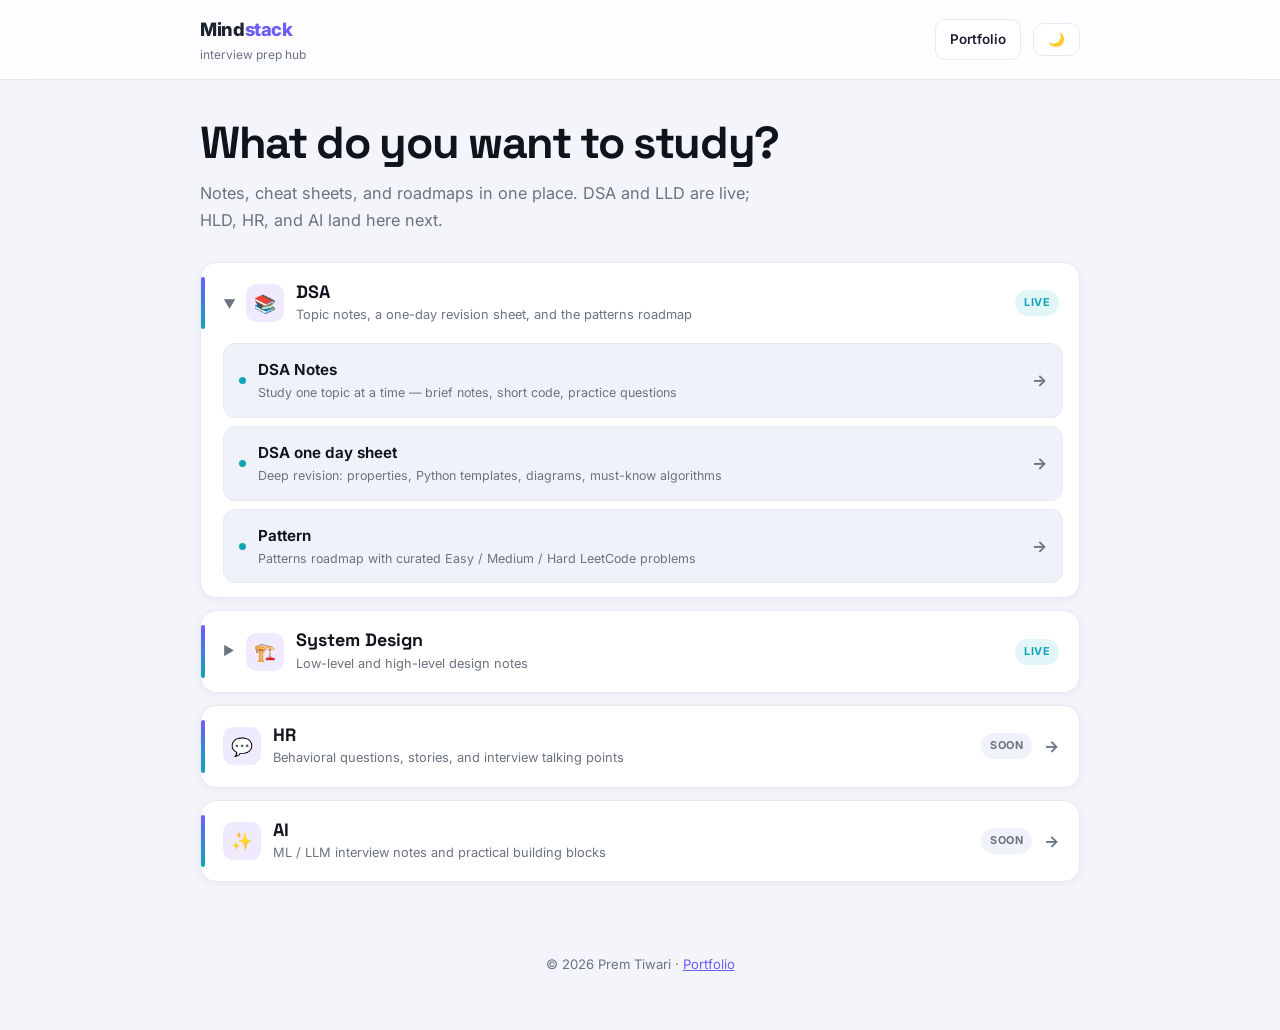
==== index.html @ 06c67a73 "Add LLD intro, full OOP sheet, concurrency problems, and LLD+concurrency designs. Co-authored-by: Cu" ====
<!DOCTYPE html>
<html lang="en">
<head>
  <meta charset="UTF-8" />
  <meta name="viewport" content="width=device-width, initial-scale=1.0" />
  <title>Mindstack — Interview Prep Hub</title>
  <meta name="description" content="Prem Tiwari's interview prep hub: DSA notes, one-day cheat sheet, patterns, system design, HR, and AI." />
  <link rel="preconnect" href="https://fonts.googleapis.com" />
  <link rel="preconnect" href="https://fonts.gstatic.com" crossorigin />
  <link href="https://fonts.googleapis.com/css2?family=Inter:wght@400;500;600;700;800&family=Space+Grotesk:wght@500;600;700&display=swap" rel="stylesheet" />
  <link rel="stylesheet" href="style.css" />
</head>
<body>
  <nav class="nav">
    <div class="nav-in">
      <a href="index.html" class="brand">
        <div class="brand-mark">Mind<span>stack</span></div>
        <div class="brand-sub">interview prep hub</div>
      </a>
      <div class="sp"></div>
      <a class="btn" href="https://seprem.github.io/my/">Portfolio</a>
      <button class="btn" id="themeToggle" aria-label="Toggle dark mode">🌙</button>
    </div>
  </nav>

  <div class="wrap">
    <header class="hero">
      <h1>What do you want to study?</h1>
      <p>Notes, cheat sheets, and roadmaps in one place. DSA and LLD are live; HLD, HR, and AI land here next.</p>
    </header>

    <div class="index">
      <details class="section" open>
        <summary>
          <span class="chev">▶</span>
          <span class="sec-icon">📚</span>
          <div class="sec-copy">
            <h2>DSA</h2>
            <p>Topic notes, a one-day revision sheet, and the patterns roadmap</p>
          </div>
          <span class="badge live">Live</span>
        </summary>
        <div class="kids">
          <a class="item" href="study.html">
            <span class="item-dot"></span>
            <div class="item-copy">
              <strong>DSA Notes</strong>
              <span>Study one topic at a time — brief notes, short code, practice questions</span>
            </div>
            <span class="arrow">→</span>
          </a>
          <a class="item" href="dsa-cheatsheet.html">
            <span class="item-dot"></span>
            <div class="item-copy">
              <strong>DSA one day sheet</strong>
              <span>Deep revision: properties, Python templates, diagrams, must-know algorithms</span>
            </div>
            <span class="arrow">→</span>
          </a>
          <a class="item" href="dsa.html">
            <span class="item-dot"></span>
            <div class="item-copy">
              <strong>Pattern</strong>
              <span>Patterns roadmap with curated Easy / Medium / Hard LeetCode problems</span>
            </div>
            <span class="arrow">→</span>
          </a>
        </div>
      </details>

      <details class="section">
        <summary>
          <span class="chev">▶</span>
          <span class="sec-icon">🏗️</span>
          <div class="sec-copy">
            <h2>System Design</h2>
            <p>Low-level and high-level design notes</p>
          </div>
          <span class="badge live">Live</span>
        </summary>
        <div class="kids">
          <a class="item" href="lld.html">
            <span class="item-dot"></span>
            <div class="item-copy">
              <strong>LLD</strong>
              <span>OOP, concurrency, patterns, machine coding, and LeetCode Design</span>
            </div>
            <span class="arrow">→</span>
          </a>
          <a class="item" href="hld.html">
            <span class="item-dot"></span>
            <div class="item-copy">
              <strong>HLD</strong>
              <span>High-level design — scale, storage, and system trade-offs</span>
            </div>
            <span class="arrow">→</span>
          </a>
        </div>
      </details>

      <a class="section solo" href="hr.html">
        <div class="leaf-row">
          <span class="sec-icon">💬</span>
          <div class="sec-copy">
            <h2>HR</h2>
            <p>Behavioral questions, stories, and interview talking points</p>
          </div>
          <span class="badge soon">Soon</span>
          <span class="arrow">→</span>
        </div>
      </a>

      <a class="section solo" href="ai.html">
        <div class="leaf-row">
          <span class="sec-icon">✨</span>
          <div class="sec-copy">
            <h2>AI</h2>
            <p>ML / LLM interview notes and practical building blocks</p>
          </div>
          <span class="badge soon">Soon</span>
          <span class="arrow">→</span>
        </div>
      </a>
    </div>
  </div>

  <footer>
    © <span id="year"></span> Prem Tiwari · <a href="https://seprem.github.io/my/">Portfolio</a>
  </footer>

  <script src="script.js"></script>
</body>
</html>
---- style.css ----
:root {
  --bg: #f4f5fb;
  --surface: #ffffff;
  --surface-2: #f0f2f9;
  --text: #1e2230;
  --muted: #6b7280;
  --heading: #10131c;
  --primary: #6d5efc;
  --primary-2: #8b7bff;
  --primary-soft: #efeafe;
  --accent: #0ea5b7;
  --accent-soft: #e2f6f8;
  --border: #e7e9f2;
  --shadow: 0 10px 30px rgba(30, 34, 48, 0.08);
  --shadow-sm: 0 2px 8px rgba(30, 34, 48, 0.05);
  --radius: 16px;
}

[data-theme="dark"] {
  --bg: #0a0b11;
  --surface: #14161f;
  --surface-2: #1a1d28;
  --text: #e7eaf3;
  --muted: #9aa2b6;
  --heading: #f3f5fa;
  --primary: #8b7bff;
  --primary-2: #a595ff;
  --primary-soft: #211d38;
  --accent: #2dd4d4;
  --accent-soft: #0e2a2c;
  --border: #252938;
  --shadow: 0 12px 34px rgba(0, 0, 0, 0.5);
  --shadow-sm: 0 2px 10px rgba(0, 0, 0, 0.4);
}

* { box-sizing: border-box; margin: 0; padding: 0; }

html { scroll-behavior: smooth; }

body {
  font-family: "Inter", system-ui, -apple-system, sans-serif;
  background: var(--bg);
  color: var(--text);
  line-height: 1.65;
  -webkit-font-smoothing: antialiased;
  min-height: 100vh;
}

h1, h2, h3 { font-family: "Space Grotesk", "Inter", sans-serif; color: var(--heading); line-height: 1.2; }

a { color: var(--primary); }

.nav {
  position: sticky;
  top: 0;
  z-index: 40;
  background: color-mix(in srgb, var(--surface) 82%, transparent);
  backdrop-filter: saturate(160%) blur(14px);
  -webkit-backdrop-filter: saturate(160%) blur(14px);
  border-bottom: 1px solid var(--border);
}

.nav-in {
  max-width: 920px;
  margin: 0 auto;
  padding: 14px 20px;
  display: flex;
  align-items: center;
  gap: 12px;
  flex-wrap: wrap;
}

.brand { text-decoration: none; color: inherit; }
.brand-mark {
  font-weight: 800;
  font-size: 1.15rem;
  letter-spacing: -0.02em;
}
.brand-mark span { color: var(--primary); }
.brand-sub { font-size: 0.75rem; color: var(--muted); margin-top: 1px; }

.sp { flex: 1; }

.btn {
  padding: 8px 14px;
  border-radius: 10px;
  border: 1px solid var(--border);
  background: var(--surface);
  color: var(--text);
  font-size: 0.84rem;
  font-weight: 600;
  cursor: pointer;
  text-decoration: none;
  white-space: nowrap;
  transition: border-color 0.15s, color 0.15s, transform 0.15s;
}
.btn:hover { border-color: var(--primary); color: var(--primary); transform: translateY(-1px); }

.wrap { max-width: 920px; margin: 0 auto; padding: 36px 20px 64px; }

.hero { margin-bottom: 28px; }
.hero h1 {
  font-size: clamp(2rem, 5vw, 2.8rem);
  letter-spacing: -0.03em;
  margin-bottom: 10px;
}
.hero p { color: var(--muted); font-size: 1.02rem; max-width: 58ch; }

.index {
  display: flex;
  flex-direction: column;
  gap: 12px;
}

.section {
  background: var(--surface);
  border: 1px solid var(--border);
  border-radius: var(--radius);
  box-shadow: var(--shadow-sm);
  overflow: hidden;
}

.section > summary,
.leaf-row {
  list-style: none;
  display: flex;
  align-items: center;
  gap: 12px;
  padding: 18px 20px;
  cursor: pointer;
  user-select: none;
}
.section > summary::-webkit-details-marker { display: none; }

.section > summary::after {
  content: "";
  position: absolute;
  left: 0;
  top: 14px;
  bottom: 14px;
  width: 4px;
  border-radius: 4px;
  background: linear-gradient(var(--primary), var(--accent));
}
.section > summary { position: relative; padding-left: 22px; }

.chev {
  color: var(--muted);
  font-size: 0.78rem;
  transition: transform 0.2s ease;
}
.section[open] > summary .chev { transform: rotate(90deg); }

.sec-icon {
  width: 38px;
  height: 38px;
  border-radius: 10px;
  display: grid;
  place-items: center;
  background: var(--primary-soft);
  font-size: 1.1rem;
  flex-shrink: 0;
}

.sec-copy { flex: 1; min-width: 0; }
.sec-copy h2 { font-size: 1.12rem; font-weight: 750; }
.sec-copy p { font-size: 0.8rem; color: var(--muted); margin-top: 2px; }

.badge {
  font-size: 0.68rem;
  font-weight: 700;
  letter-spacing: 0.04em;
  text-transform: uppercase;
  padding: 4px 9px;
  border-radius: 99px;
  background: var(--surface-2);
  color: var(--muted);
}
.badge.live { background: var(--accent-soft); color: var(--accent); }
.badge.soon { background: var(--surface-2); color: var(--muted); }

.kids {
  padding: 0 16px 14px 22px;
  display: flex;
  flex-direction: column;
  gap: 8px;
}

.item {
  display: flex;
  align-items: center;
  gap: 12px;
  padding: 13px 15px;
  border-radius: 12px;
  border: 1px solid var(--border);
  background: var(--surface-2);
  text-decoration: none;
  color: inherit;
  transition: transform 0.14s, border-color 0.14s, box-shadow 0.14s;
}
.item:hover {
  transform: translateY(-1px);
  border-color: var(--primary);
  box-shadow: var(--shadow-sm);
}
.item.disabled {
  opacity: 0.72;
  cursor: default;
}
.item.disabled:hover { transform: none; border-color: var(--border); box-shadow: none; }

.item-dot {
  width: 7px;
  height: 7px;
  border-radius: 50%;
  background: var(--accent);
  flex-shrink: 0;
}
.item.disabled .item-dot { background: var(--muted); }

.item-copy { flex: 1; min-width: 0; }
.item-copy strong { display: block; font-size: 0.95rem; font-weight: 650; color: var(--heading); }
.item-copy span { display: block; font-size: 0.78rem; color: var(--muted); margin-top: 1px; }

.arrow { color: var(--muted); font-weight: 700; }

.solo { text-decoration: none; color: inherit; }
.solo .leaf-row { position: relative; padding-left: 22px; }
.solo .leaf-row::before {
  content: "";
  position: absolute;
  left: 0;
  top: 14px;
  bottom: 14px;
  width: 4px;
  border-radius: 4px;
  background: linear-gradient(var(--primary), var(--accent));
}
.solo:hover .sec-copy h2 { color: var(--primary); }

.soon-card {
  background: var(--surface);
  border: 1px solid var(--border);
  border-radius: var(--radius);
  box-shadow: var(--shadow);
  padding: 36px 28px;
  text-align: center;
}
.soon-card .icon { font-size: 2.2rem; margin-bottom: 12px; }
.soon-card h1 { font-size: 1.8rem; margin-bottom: 8px; }
.soon-card p { color: var(--muted); max-width: 46ch; margin: 0 auto 22px; }

footer {
  text-align: center;
  color: var(--muted);
  font-size: 0.82rem;
  padding: 8px 20px 54px;
}
footer a { color: var(--primary); }

@media (max-width: 560px) {
  .sec-copy p { display: none; }
  .hero h1 { font-size: 1.8rem; }
}
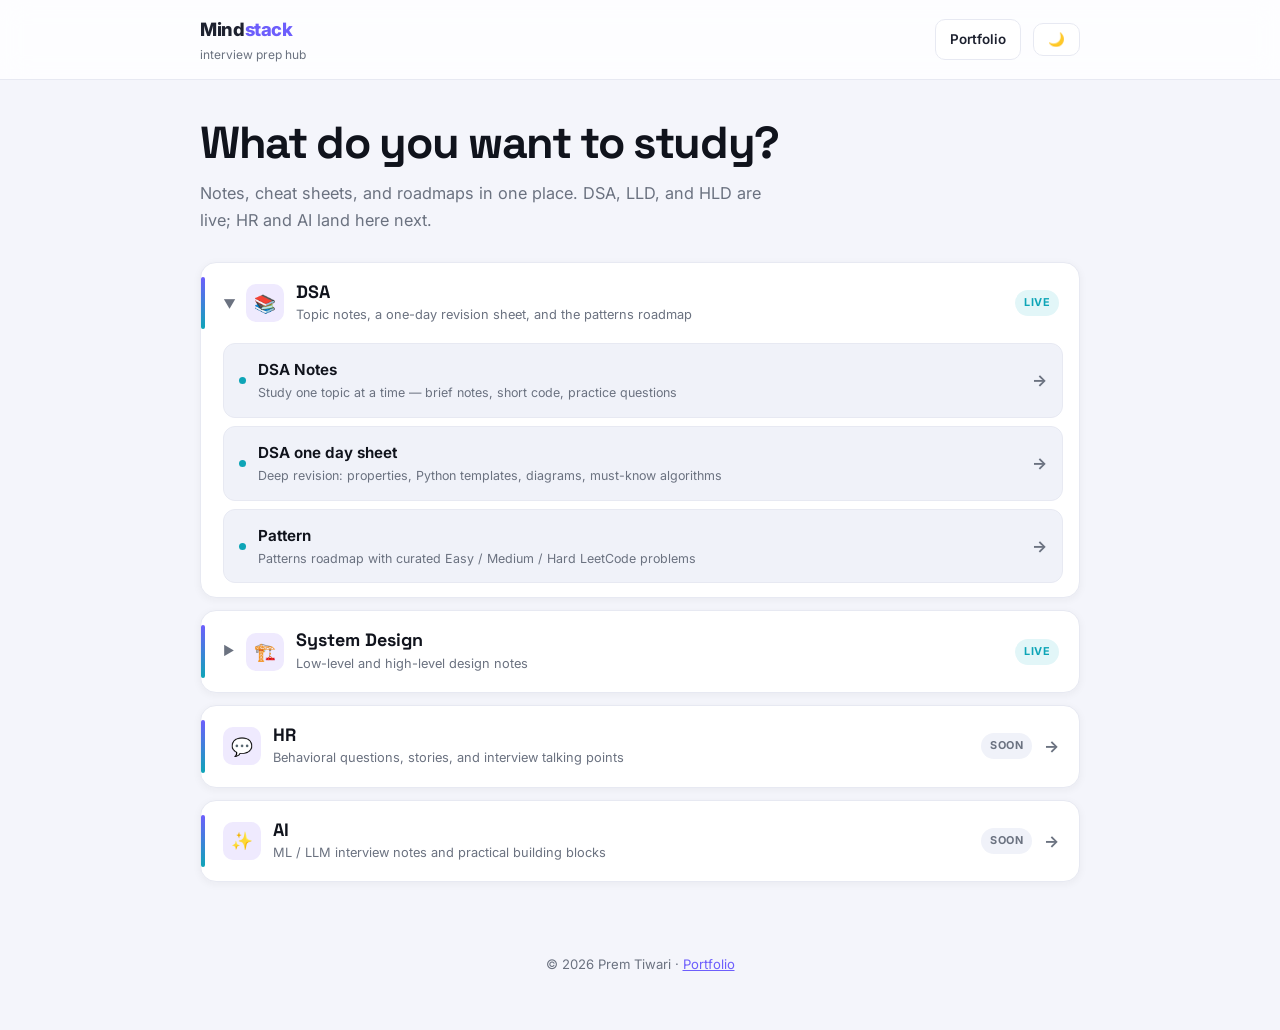
==== commit 285f57b4: "Ship HLD notes and AlgoMaster practice links. HLD is now a full one-pager like LLD/DSA, with AlgoMas" ====
--- a/index.html
+++ b/index.html
@@ -26,7 +26,7 @@
   <div class="wrap">
     <header class="hero">
       <h1>What do you want to study?</h1>
-      <p>Notes, cheat sheets, and roadmaps in one place. DSA and LLD are live; HLD, HR, and AI land here next.</p>
+      <p>Notes, cheat sheets, and roadmaps in one place. DSA, LLD, and HLD are live; HR and AI land here next.</p>
     </header>
 
     <div class="index">
@@ -91,7 +91,7 @@
             <span class="item-dot"></span>
             <div class="item-copy">
               <strong>HLD</strong>
-              <span>High-level design — scale, storage, and system trade-offs</span>
+              <span>Scalability, databases, caching, APIs, and interview problems</span>
             </div>
             <span class="arrow">→</span>
           </a>
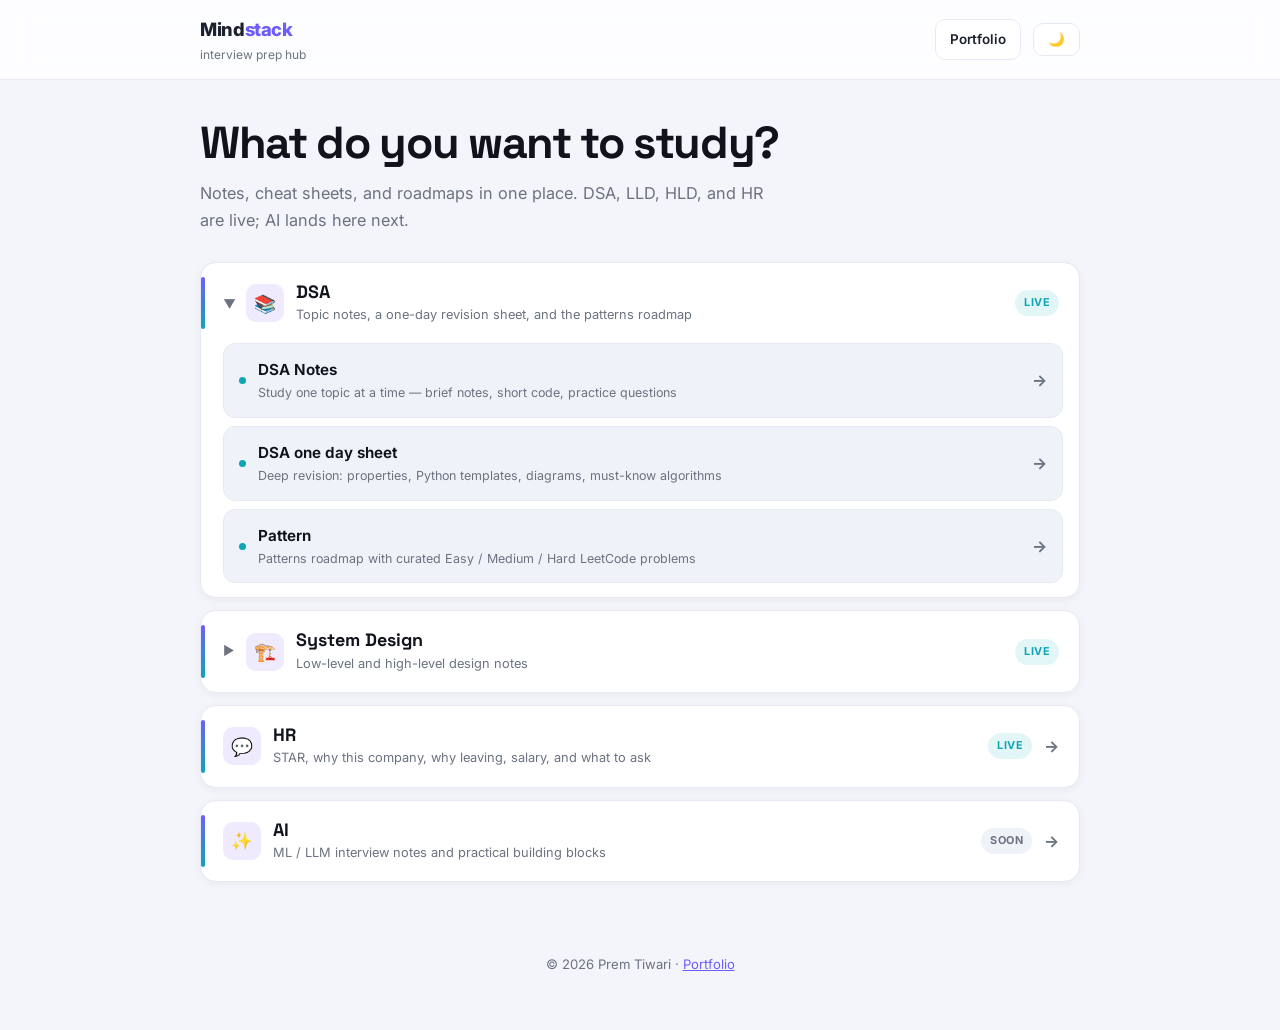
==== commit 81296578: "Add HR notes: STAR, why-company, why-leave, salary, and questions to ask. Gives a one-pager for recr" ====
--- a/index.html
+++ b/index.html
@@ -26,7 +26,7 @@
   <div class="wrap">
     <header class="hero">
       <h1>What do you want to study?</h1>
-      <p>Notes, cheat sheets, and roadmaps in one place. DSA, LLD, and HLD are live; HR and AI land here next.</p>
+      <p>Notes, cheat sheets, and roadmaps in one place. DSA, LLD, HLD, and HR are live; AI lands here next.</p>
     </header>
 
     <div class="index">
@@ -103,9 +103,9 @@
           <span class="sec-icon">💬</span>
           <div class="sec-copy">
             <h2>HR</h2>
-            <p>Behavioral questions, stories, and interview talking points</p>
+            <p>STAR, why this company, why leaving, salary, and what to ask</p>
           </div>
-          <span class="badge soon">Soon</span>
+          <span class="badge live">Live</span>
           <span class="arrow">→</span>
         </div>
       </a>
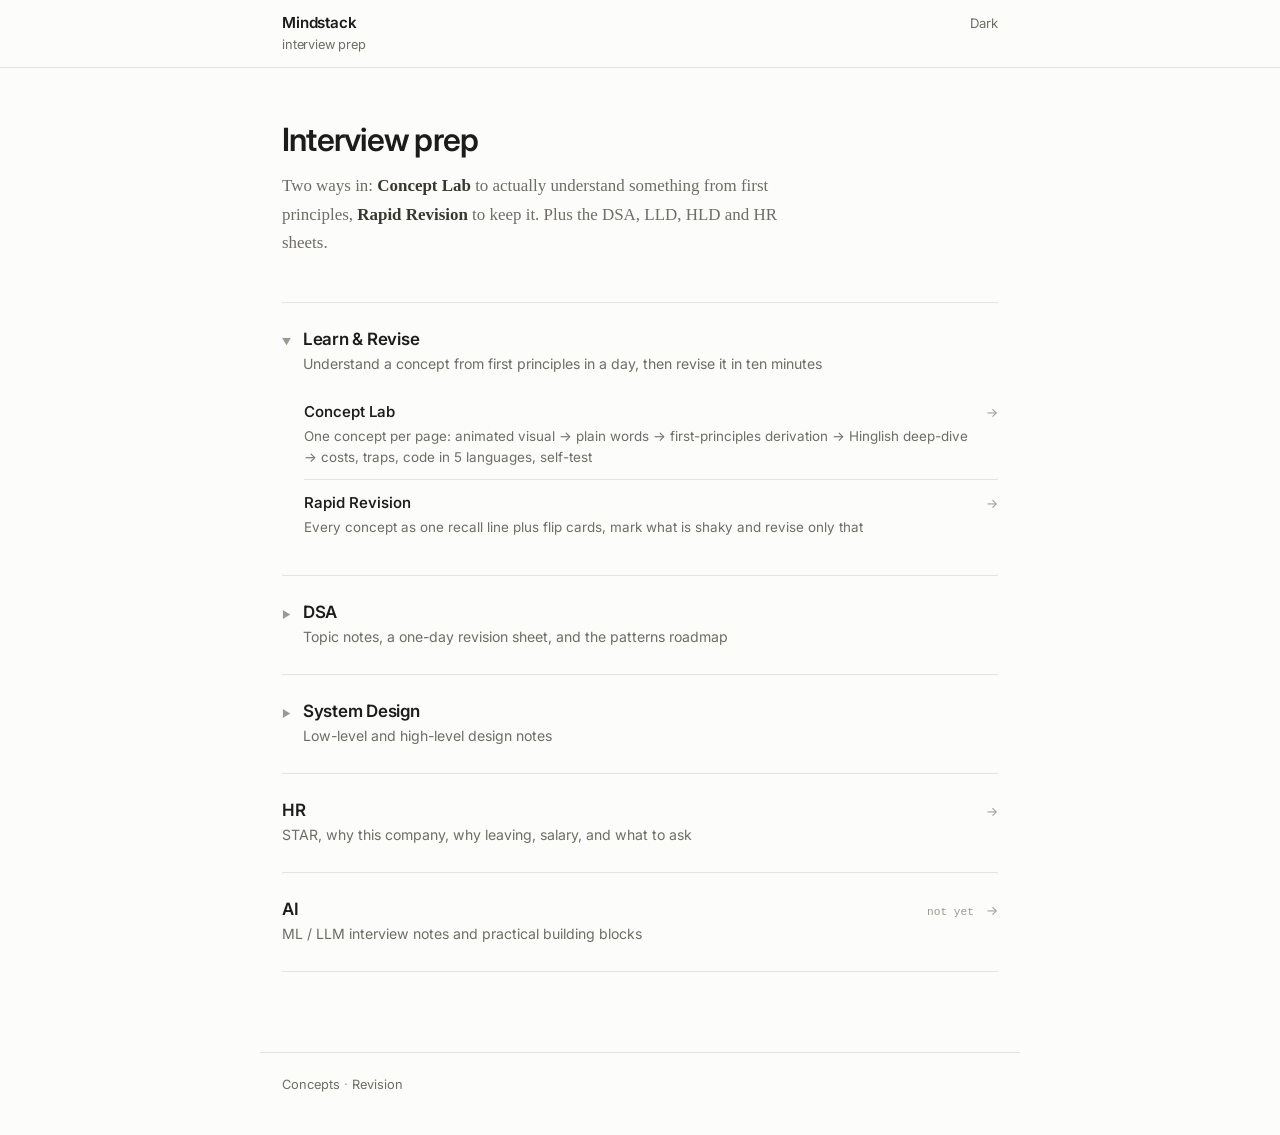
==== commit 460b2fce: "Add the concept and revision pages Two pages over one data file. concept.html teaches one concept pe" ====
--- a/index.html
+++ b/index.html
@@ -3,8 +3,8 @@
 <head>
   <meta charset="UTF-8" />
   <meta name="viewport" content="width=device-width, initial-scale=1.0" />
-  <title>Mindstack — Interview Prep Hub</title>
-  <meta name="description" content="Prem Tiwari's interview prep hub: DSA notes, one-day cheat sheet, patterns, system design, HR, and AI." />
+  <title>Mindstack. Interview Prep Hub</title>
+  <meta name="description" content="Interview prep notes: concepts from first principles, DSA, system design, and HR." />
   <link rel="preconnect" href="https://fonts.googleapis.com" />
   <link rel="preconnect" href="https://fonts.gstatic.com" crossorigin />
   <link href="https://fonts.googleapis.com/css2?family=Inter:wght@400;500;600;700;800&family=Space+Grotesk:wght@500;600;700&display=swap" rel="stylesheet" />
@@ -15,50 +15,70 @@
     <div class="nav-in">
       <a href="index.html" class="brand">
         <div class="brand-mark">Mind<span>stack</span></div>
-        <div class="brand-sub">interview prep hub</div>
+        <div class="brand-sub">interview prep</div>
       </a>
       <div class="sp"></div>
-      <a class="btn" href="https://seprem.github.io/my/">Portfolio</a>
-      <button class="btn" id="themeToggle" aria-label="Toggle dark mode">🌙</button>
+      <button class="btn" id="themeToggle" aria-label="Toggle dark mode">Dark</button>
     </div>
   </nav>
 
   <div class="wrap">
     <header class="hero">
-      <h1>What do you want to study?</h1>
-      <p>Notes, cheat sheets, and roadmaps in one place. DSA, LLD, HLD, and HR are live; AI lands here next.</p>
+      <h1>Interview prep</h1>
+      <p>Two ways in: <b>Concept Lab</b> to actually understand something from first principles, <b>Rapid Revision</b> to keep it. Plus the DSA, LLD, HLD and HR sheets.</p>
     </header>
 
     <div class="index">
       <details class="section" open>
         <summary>
           <span class="chev">▶</span>
-          <span class="sec-icon">📚</span>
+          <div class="sec-copy">
+            <h2>Learn &amp; Revise</h2>
+            <p>Understand a concept from first principles in a day, then revise it in ten minutes</p>
+          </div>
+        </summary>
+        <div class="kids">
+          <a class="item" href="concept.html">
+            <div class="item-copy">
+              <strong>Concept Lab</strong>
+              <span>One concept per page: animated visual → plain words → first-principles derivation → Hinglish deep-dive → costs, traps, code in 5 languages, self-test</span>
+            </div>
+            <span class="arrow">→</span>
+          </a>
+          <a class="item" href="revise.html">
+            <div class="item-copy">
+              <strong>Rapid Revision</strong>
+              <span>Every concept as one recall line plus flip cards, mark what is shaky and revise only that</span>
+            </div>
+            <span class="arrow">→</span>
+          </a>
+        </div>
+      </details>
+
+      <details class="section">
+        <summary>
+          <span class="chev">▶</span>
           <div class="sec-copy">
             <h2>DSA</h2>
             <p>Topic notes, a one-day revision sheet, and the patterns roadmap</p>
           </div>
-          <span class="badge live">Live</span>
         </summary>
         <div class="kids">
-          <a class="item" href="study.html">
-            <span class="item-dot"></span>
+          <a class="item" href="dsa-notes.html">
             <div class="item-copy">
               <strong>DSA Notes</strong>
-              <span>Study one topic at a time — brief notes, short code, practice questions</span>
+              <span>Study one topic at a time, brief notes, short code, practice questions</span>
             </div>
             <span class="arrow">→</span>
           </a>
-          <a class="item" href="dsa-cheatsheet.html">
-            <span class="item-dot"></span>
+          <a class="item" href="dsa-sheet.html">
             <div class="item-copy">
               <strong>DSA one day sheet</strong>
               <span>Deep revision: properties, Python templates, diagrams, must-know algorithms</span>
             </div>
             <span class="arrow">→</span>
           </a>
-          <a class="item" href="dsa.html">
-            <span class="item-dot"></span>
+          <a class="item" href="dsa-patterns.html">
             <div class="item-copy">
               <strong>Pattern</strong>
               <span>Patterns roadmap with curated Easy / Medium / Hard LeetCode problems</span>
@@ -71,16 +91,13 @@
       <details class="section">
         <summary>
           <span class="chev">▶</span>
-          <span class="sec-icon">🏗️</span>
           <div class="sec-copy">
             <h2>System Design</h2>
             <p>Low-level and high-level design notes</p>
           </div>
-          <span class="badge live">Live</span>
         </summary>
         <div class="kids">
           <a class="item" href="lld.html">
-            <span class="item-dot"></span>
             <div class="item-copy">
               <strong>LLD</strong>
               <span>OOP, concurrency, patterns, machine coding, and LeetCode Design</span>
@@ -88,7 +105,6 @@
             <span class="arrow">→</span>
           </a>
           <a class="item" href="hld.html">
-            <span class="item-dot"></span>
             <div class="item-copy">
               <strong>HLD</strong>
               <span>Scalability, databases, caching, APIs, and interview problems</span>
@@ -100,24 +116,22 @@
 
       <a class="section solo" href="hr.html">
         <div class="leaf-row">
-          <span class="sec-icon">💬</span>
           <div class="sec-copy">
             <h2>HR</h2>
             <p>STAR, why this company, why leaving, salary, and what to ask</p>
           </div>
-          <span class="badge live">Live</span>
+          
           <span class="arrow">→</span>
         </div>
       </a>
 
       <a class="section solo" href="ai.html">
         <div class="leaf-row">
-          <span class="sec-icon">✨</span>
           <div class="sec-copy">
             <h2>AI</h2>
             <p>ML / LLM interview notes and practical building blocks</p>
           </div>
-          <span class="badge soon">Soon</span>
+          <span class="badge">not yet</span>
           <span class="arrow">→</span>
         </div>
       </a>
@@ -125,7 +139,7 @@
   </div>
 
   <footer>
-    © <span id="year"></span> Prem Tiwari · <a href="https://seprem.github.io/my/">Portfolio</a>
+    <a href="concept.html">Concepts</a> · <a href="revise.html">Revision</a>
   </footer>
 
   <script src="script.js"></script>
--- a/style.css
+++ b/style.css
@@ -1,264 +1,93 @@
-:root {
-  --bg: #f4f5fb;
-  --surface: #ffffff;
-  --surface-2: #f0f2f9;
-  --text: #1e2230;
-  --muted: #6b7280;
-  --heading: #10131c;
-  --primary: #6d5efc;
-  --primary-2: #8b7bff;
-  --primary-soft: #efeafe;
-  --accent: #0ea5b7;
-  --accent-soft: #e2f6f8;
-  --border: #e7e9f2;
-  --shadow: 0 10px 30px rgba(30, 34, 48, 0.08);
-  --shadow-sm: 0 2px 8px rgba(30, 34, 48, 0.05);
-  --radius: 16px;
+/* style.css — the hub (index.html) and the placeholder page.
+   Same restraint as learn.css: hairlines, whitespace, one accent, nothing blinking. */
+
+:root{
+  --bg:#fcfcfa; --bg-soft:#f4f4f0;
+  --text:#1c1c1a; --text-2:#38382f; --muted:#6e6e66; --faint:#9a9a91;
+  --rule:#e4e3dd; --rule-2:#d6d5cd;
+  --accent:#35506b;
+}
+[data-theme="dark"]{
+  --bg:#131315; --bg-soft:#1a1b1d;
+  --text:#e4e3de; --text-2:#cfcec8; --muted:#96958d; --faint:#6e6e68;
+  --rule:#292a2d; --rule-2:#35363a;
+  --accent:#9ab4d2;
 }
 
-[data-theme="dark"] {
-  --bg: #0a0b11;
-  --surface: #14161f;
-  --surface-2: #1a1d28;
-  --text: #e7eaf3;
-  --muted: #9aa2b6;
-  --heading: #f3f5fa;
-  --primary: #8b7bff;
-  --primary-2: #a595ff;
-  --primary-soft: #211d38;
-  --accent: #2dd4d4;
-  --accent-soft: #0e2a2c;
-  --border: #252938;
-  --shadow: 0 12px 34px rgba(0, 0, 0, 0.5);
-  --shadow-sm: 0 2px 10px rgba(0, 0, 0, 0.4);
+*{box-sizing:border-box;margin:0;padding:0}
+html{scroll-behavior:smooth}
+body{
+  font-family:"Inter",system-ui,-apple-system,sans-serif;
+  background:var(--bg);color:var(--text);
+  font-size:16px;line-height:1.6;-webkit-font-smoothing:antialiased;
+  min-height:100vh;display:flex;flex-direction:column;
 }
+h1,h2,h3{font-weight:600;letter-spacing:-.015em;line-height:1.25}
+a{color:var(--accent);text-underline-offset:2px}
 
-* { box-sizing: border-box; margin: 0; padding: 0; }
+.nav{position:sticky;top:0;z-index:20;background:color-mix(in srgb,var(--bg) 92%,transparent);
+  backdrop-filter:blur(8px);-webkit-backdrop-filter:blur(8px);border-bottom:1px solid var(--rule)}
+.nav-in{max-width:760px;margin:0 auto;padding:11px 22px;display:flex;align-items:baseline;gap:16px;flex-wrap:wrap}
+.brand{text-decoration:none;color:var(--text);font-weight:600;font-size:.95rem;letter-spacing:-.01em}
+.brand-sub{font-size:.8rem;color:var(--muted);font-weight:400}
+.sp{flex:1}
+.btn{background:none;border:0;padding:2px 0;font-family:inherit;font-size:.82rem;
+  color:var(--muted);text-decoration:none;cursor:pointer;white-space:nowrap}
+.btn:hover{color:var(--text)}
 
-html { scroll-behavior: smooth; }
+.wrap{max-width:760px;margin:0 auto;padding:52px 22px 80px;width:100%;flex:1}
 
-body {
-  font-family: "Inter", system-ui, -apple-system, sans-serif;
-  background: var(--bg);
-  color: var(--text);
-  line-height: 1.65;
-  -webkit-font-smoothing: antialiased;
-  min-height: 100vh;
+.hero{margin-bottom:44px}
+.hero h1{font-size:2rem;letter-spacing:-.024em;margin-bottom:12px}
+.hero p{
+  color:var(--muted);font-size:1.06rem;max-width:60ch;line-height:1.7;
+  font-family:"Source Serif 4","Iowan Old Style",Georgia,serif;
 }
+.hero p b{color:var(--text-2);font-weight:600}
 
-h1, h2, h3 { font-family: "Space Grotesk", "Inter", sans-serif; color: var(--heading); line-height: 1.2; }
+.index{display:flex;flex-direction:column}
 
-a { color: var(--primary); }
+/* a group of pages */
+.section{border-top:1px solid var(--rule);padding:26px 0}
+.section:last-child{border-bottom:1px solid var(--rule)}
+.section>summary,.leaf-row{
+  list-style:none;display:flex;align-items:baseline;gap:12px;cursor:pointer;user-select:none;
+}
+.section>summary::-webkit-details-marker{display:none}
+.chev{color:var(--faint);font-size:.6rem;transition:transform .18s ease;line-height:1.8}
+.section[open]>summary .chev{transform:rotate(90deg)}
+.sec-copy{flex:1;min-width:0}
+.sec-copy h2{font-size:1.06rem;margin-bottom:3px}
+.sec-copy p{font-size:.88rem;color:var(--muted);line-height:1.55}
+.badge{font-size:.7rem;color:var(--faint);white-space:nowrap;font-family:"JetBrains Mono",ui-monospace,monospace}
 
-.nav {
-  position: sticky;
-  top: 0;
-  z-index: 40;
-  background: color-mix(in srgb, var(--surface) 82%, transparent);
-  backdrop-filter: saturate(160%) blur(14px);
-  -webkit-backdrop-filter: saturate(160%) blur(14px);
-  border-bottom: 1px solid var(--border);
+.kids{display:flex;flex-direction:column;margin:14px 0 0 22px}
+.item{
+  display:flex;align-items:baseline;gap:12px;padding:11px 0;
+  border-top:1px solid var(--rule);text-decoration:none;color:inherit;
 }
+.item:first-child{border-top:0}
+.item-copy{flex:1;min-width:0}
+.item-copy strong{display:block;font-size:.94rem;font-weight:550;color:var(--text)}
+.item:hover .item-copy strong{color:var(--accent)}
+.item-copy span{display:block;font-size:.84rem;color:var(--muted);margin-top:2px;line-height:1.55}
+.item.disabled{opacity:.55;cursor:default}
+.arrow{color:var(--faint);font-size:.8rem}
+.item:hover .arrow{color:var(--accent)}
 
-.nav-in {
-  max-width: 920px;
-  margin: 0 auto;
-  padding: 14px 20px;
-  display: flex;
-  align-items: center;
-  gap: 12px;
-  flex-wrap: wrap;
+.solo{text-decoration:none;color:inherit;display:block}
+.solo:hover .sec-copy h2{color:var(--accent)}
+
+/* placeholder page */
+.soon-card{padding:64px 0;max-width:56ch}
+.soon-card h1{font-size:1.8rem;margin-bottom:14px}
+.soon-card p{
+  color:var(--muted);font-size:1.06rem;line-height:1.7;margin-bottom:22px;
+  font-family:"Source Serif 4","Iowan Old Style",Georgia,serif;
 }
+.soon-card .icon{display:none}
 
-.brand { text-decoration: none; color: inherit; }
-.brand-mark {
-  font-weight: 800;
-  font-size: 1.15rem;
-  letter-spacing: -0.02em;
-}
-.brand-mark span { color: var(--primary); }
-.brand-sub { font-size: 0.75rem; color: var(--muted); margin-top: 1px; }
-
-.sp { flex: 1; }
-
-.btn {
-  padding: 8px 14px;
-  border-radius: 10px;
-  border: 1px solid var(--border);
-  background: var(--surface);
-  color: var(--text);
-  font-size: 0.84rem;
-  font-weight: 600;
-  cursor: pointer;
-  text-decoration: none;
-  white-space: nowrap;
-  transition: border-color 0.15s, color 0.15s, transform 0.15s;
-}
-.btn:hover { border-color: var(--primary); color: var(--primary); transform: translateY(-1px); }
-
-.wrap { max-width: 920px; margin: 0 auto; padding: 36px 20px 64px; }
-
-.hero { margin-bottom: 28px; }
-.hero h1 {
-  font-size: clamp(2rem, 5vw, 2.8rem);
-  letter-spacing: -0.03em;
-  margin-bottom: 10px;
-}
-.hero p { color: var(--muted); font-size: 1.02rem; max-width: 58ch; }
-
-.index {
-  display: flex;
-  flex-direction: column;
-  gap: 12px;
-}
-
-.section {
-  background: var(--surface);
-  border: 1px solid var(--border);
-  border-radius: var(--radius);
-  box-shadow: var(--shadow-sm);
-  overflow: hidden;
-}
-
-.section > summary,
-.leaf-row {
-  list-style: none;
-  display: flex;
-  align-items: center;
-  gap: 12px;
-  padding: 18px 20px;
-  cursor: pointer;
-  user-select: none;
-}
-.section > summary::-webkit-details-marker { display: none; }
-
-.section > summary::after {
-  content: "";
-  position: absolute;
-  left: 0;
-  top: 14px;
-  bottom: 14px;
-  width: 4px;
-  border-radius: 4px;
-  background: linear-gradient(var(--primary), var(--accent));
-}
-.section > summary { position: relative; padding-left: 22px; }
-
-.chev {
-  color: var(--muted);
-  font-size: 0.78rem;
-  transition: transform 0.2s ease;
-}
-.section[open] > summary .chev { transform: rotate(90deg); }
-
-.sec-icon {
-  width: 38px;
-  height: 38px;
-  border-radius: 10px;
-  display: grid;
-  place-items: center;
-  background: var(--primary-soft);
-  font-size: 1.1rem;
-  flex-shrink: 0;
-}
-
-.sec-copy { flex: 1; min-width: 0; }
-.sec-copy h2 { font-size: 1.12rem; font-weight: 750; }
-.sec-copy p { font-size: 0.8rem; color: var(--muted); margin-top: 2px; }
-
-.badge {
-  font-size: 0.68rem;
-  font-weight: 700;
-  letter-spacing: 0.04em;
-  text-transform: uppercase;
-  padding: 4px 9px;
-  border-radius: 99px;
-  background: var(--surface-2);
-  color: var(--muted);
-}
-.badge.live { background: var(--accent-soft); color: var(--accent); }
-.badge.soon { background: var(--surface-2); color: var(--muted); }
-
-.kids {
-  padding: 0 16px 14px 22px;
-  display: flex;
-  flex-direction: column;
-  gap: 8px;
-}
-
-.item {
-  display: flex;
-  align-items: center;
-  gap: 12px;
-  padding: 13px 15px;
-  border-radius: 12px;
-  border: 1px solid var(--border);
-  background: var(--surface-2);
-  text-decoration: none;
-  color: inherit;
-  transition: transform 0.14s, border-color 0.14s, box-shadow 0.14s;
-}
-.item:hover {
-  transform: translateY(-1px);
-  border-color: var(--primary);
-  box-shadow: var(--shadow-sm);
-}
-.item.disabled {
-  opacity: 0.72;
-  cursor: default;
-}
-.item.disabled:hover { transform: none; border-color: var(--border); box-shadow: none; }
-
-.item-dot {
-  width: 7px;
-  height: 7px;
-  border-radius: 50%;
-  background: var(--accent);
-  flex-shrink: 0;
-}
-.item.disabled .item-dot { background: var(--muted); }
-
-.item-copy { flex: 1; min-width: 0; }
-.item-copy strong { display: block; font-size: 0.95rem; font-weight: 650; color: var(--heading); }
-.item-copy span { display: block; font-size: 0.78rem; color: var(--muted); margin-top: 1px; }
-
-.arrow { color: var(--muted); font-weight: 700; }
-
-.solo { text-decoration: none; color: inherit; }
-.solo .leaf-row { position: relative; padding-left: 22px; }
-.solo .leaf-row::before {
-  content: "";
-  position: absolute;
-  left: 0;
-  top: 14px;
-  bottom: 14px;
-  width: 4px;
-  border-radius: 4px;
-  background: linear-gradient(var(--primary), var(--accent));
-}
-.solo:hover .sec-copy h2 { color: var(--primary); }
-
-.soon-card {
-  background: var(--surface);
-  border: 1px solid var(--border);
-  border-radius: var(--radius);
-  box-shadow: var(--shadow);
-  padding: 36px 28px;
-  text-align: center;
-}
-.soon-card .icon { font-size: 2.2rem; margin-bottom: 12px; }
-.soon-card h1 { font-size: 1.8rem; margin-bottom: 8px; }
-.soon-card p { color: var(--muted); max-width: 46ch; margin: 0 auto 22px; }
-
-footer {
-  text-align: center;
-  color: var(--muted);
-  font-size: 0.82rem;
-  padding: 8px 20px 54px;
-}
-footer a { color: var(--primary); }
-
-@media (max-width: 560px) {
-  .sec-copy p { display: none; }
-  .hero h1 { font-size: 1.8rem; }
-}
+footer{max-width:760px;margin:0 auto;width:100%;padding:22px 22px 40px;
+  border-top:1px solid var(--rule);color:var(--faint);font-size:.8rem}
+footer a{color:var(--muted);text-decoration:none}
+footer a:hover{color:var(--text)}
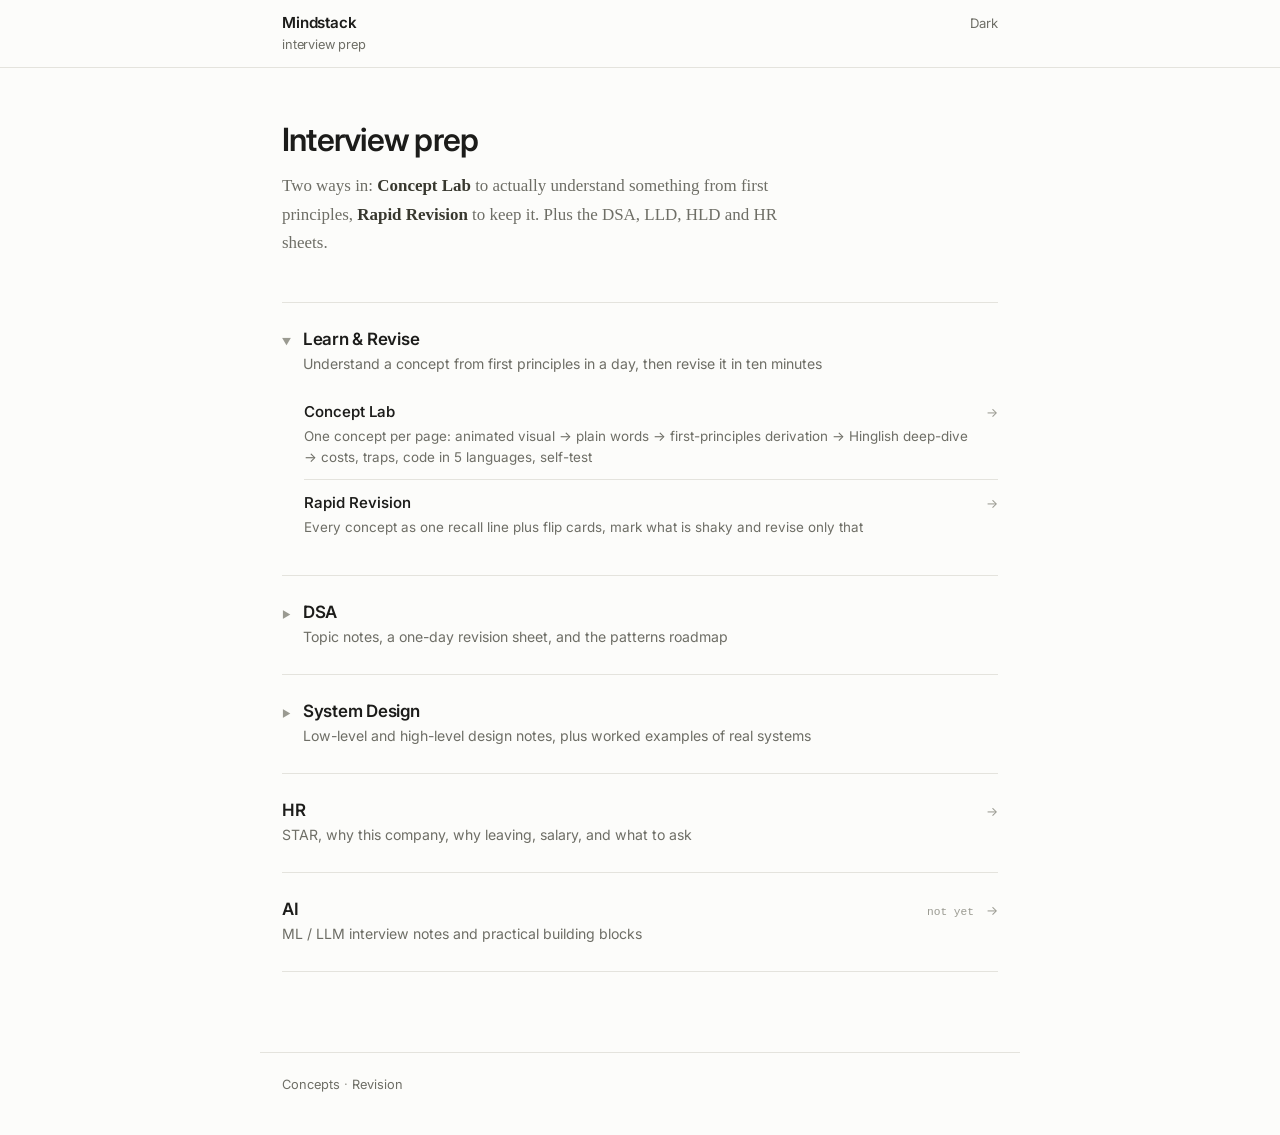
==== commit 2c65f41a: "Add the Design Lab: eight systems grown one pressure at a time The HLD and LLD sheets had no worked " ====
--- a/index.html
+++ b/index.html
@@ -93,7 +93,7 @@
           <span class="chev">▶</span>
           <div class="sec-copy">
             <h2>System Design</h2>
-            <p>Low-level and high-level design notes</p>
+            <p>Low-level and high-level design notes, plus worked examples of real systems</p>
           </div>
         </summary>
         <div class="kids">
@@ -108,6 +108,13 @@
             <div class="item-copy">
               <strong>HLD</strong>
               <span>Scalability, databases, caching, APIs, and interview problems</span>
+            </div>
+            <span class="arrow">→</span>
+          </a>
+          <a class="item" href="design.html">
+            <div class="item-copy">
+              <strong>Design Lab</strong>
+              <span>Seven real systems grown box by box: each stage adds a component because something specific broke, and every box carries its reasoning, rejected alternatives, costs and failure mode</span>
             </div>
             <span class="arrow">→</span>
           </a>
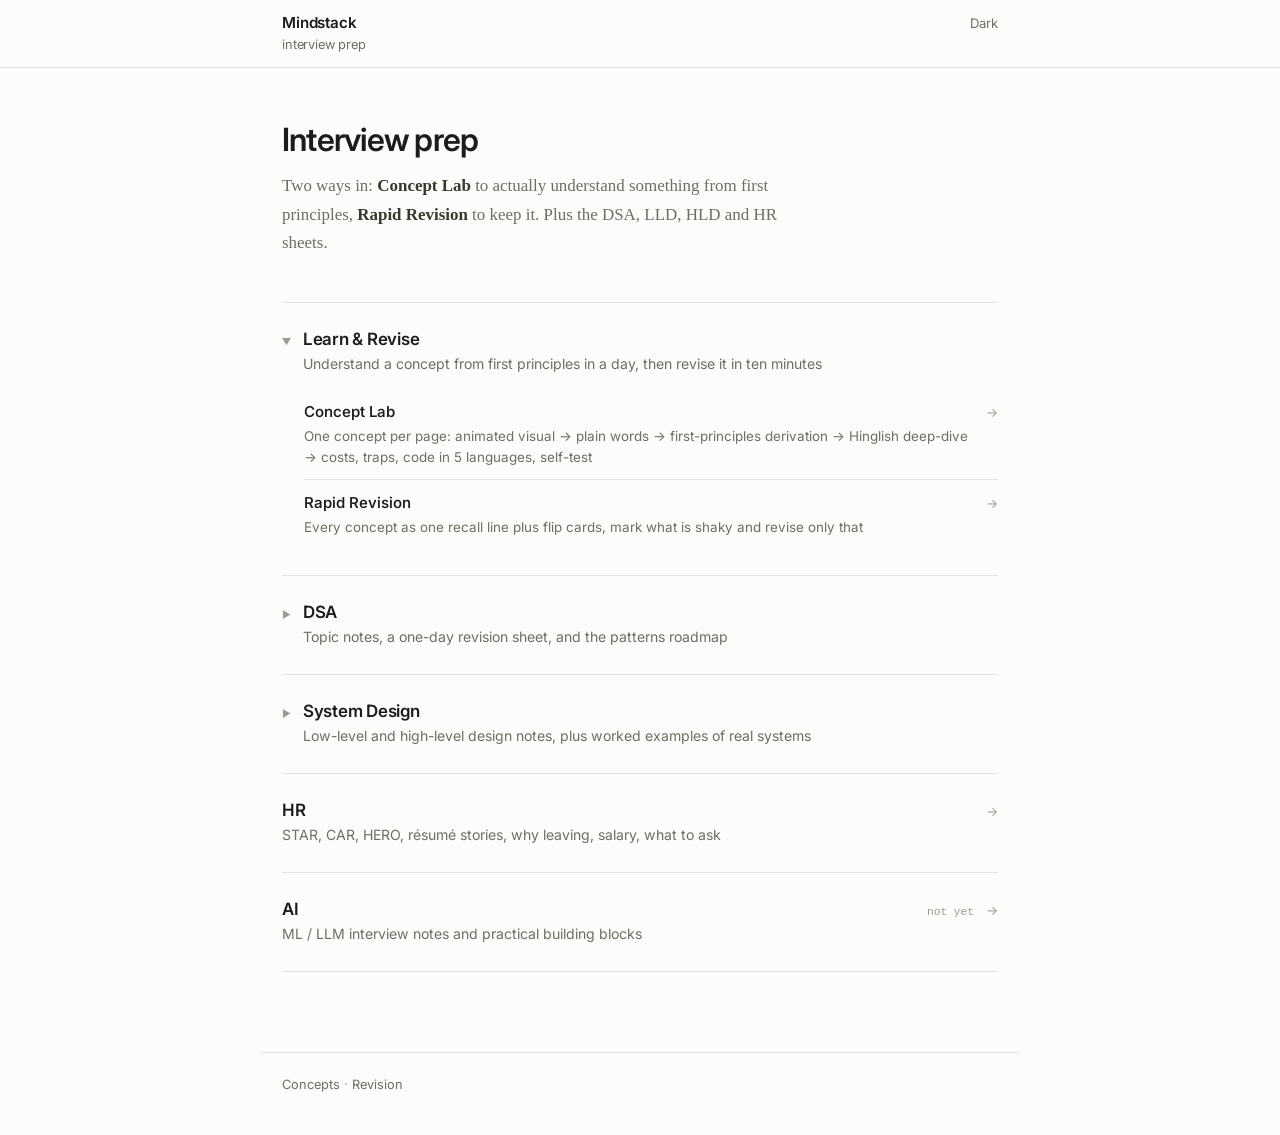
==== commit 19783099: "Add STAR, CAR, and HERO plus résumé story cards for HR and manager rounds." ====
--- a/index.html
+++ b/index.html
@@ -125,7 +125,7 @@
         <div class="leaf-row">
           <div class="sec-copy">
             <h2>HR</h2>
-            <p>STAR, why this company, why leaving, salary, and what to ask</p>
+            <p>STAR, CAR, HERO, résumé stories, why leaving, salary, what to ask</p>
           </div>
           
           <span class="arrow">→</span>
